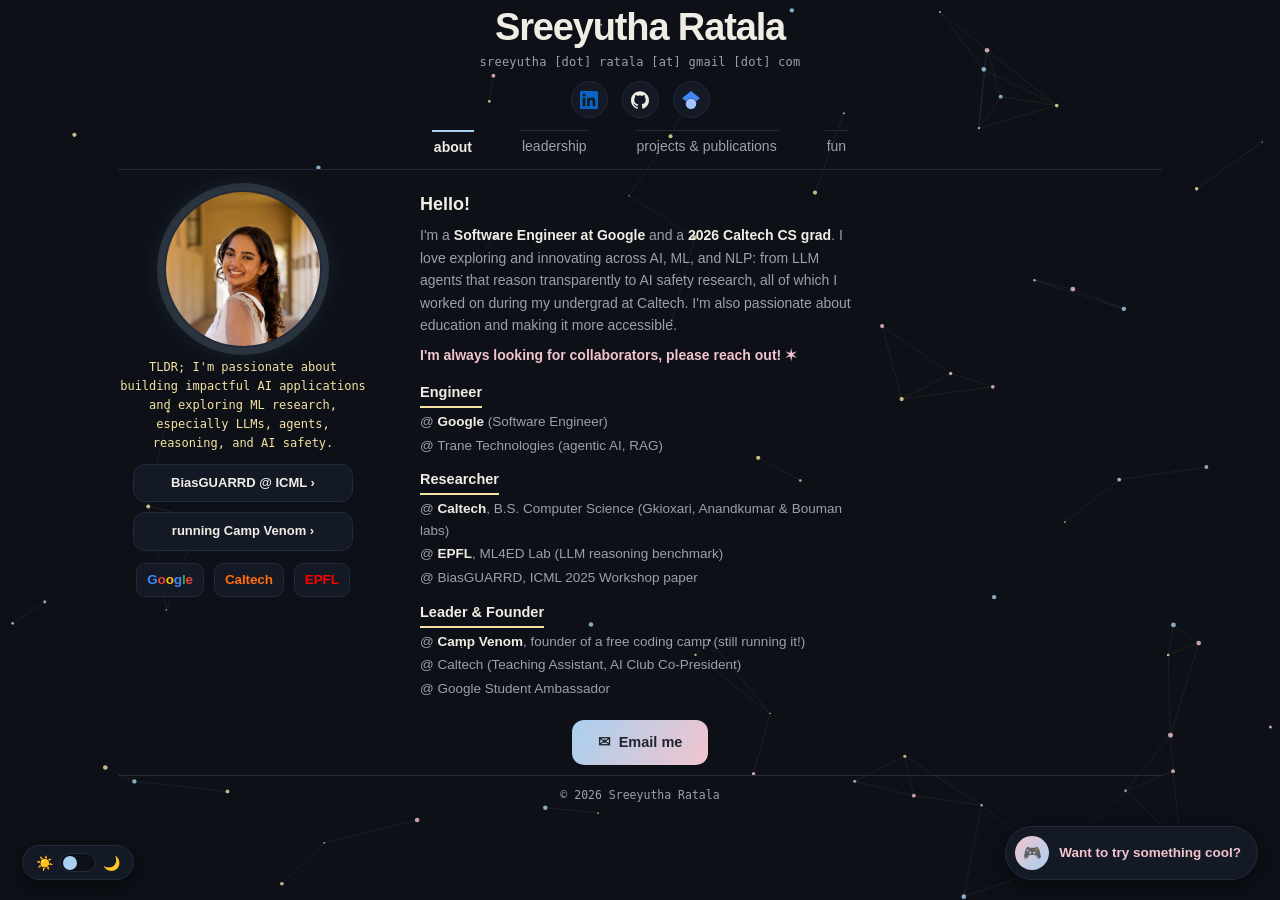
==== index.html @ bccc77e2 "Personal website: landing, leadership, projects, fun (with WASM game + Agent Academy) Co-Authored-By" ====
<!DOCTYPE html>
<html lang="en" data-theme="dark">
<head>
  <meta charset="utf-8">
  <meta name="viewport" content="width=device-width, initial-scale=1">
  <title>Sreeyutha Ratala</title>
  <meta name="description" content="Sreeyutha Ratala: Software Engineer at Google and Caltech CS grad exploring AI, ML, and NLP.">
  <link rel="stylesheet" href="assets/css/style.css">
  <link rel="icon" href="data:image/svg+xml,<svg xmlns='http://www.w3.org/2000/svg' viewBox='0 0 100 100'><text y='.9em' font-size='90'>&#10024;</text></svg>">
</head>
<body class="compact">
<canvas id="stars"></canvas>

<div class="page">
  <header class="site-head">
    <h1><a href="index.html">Sreeyutha Ratala</a></h1>
    <p class="email-line" id="email" aria-label="email address, written out to avoid bots"></p>
    <div class="icon-row">
      <a href="https://www.linkedin.com/in/sreeyutharatala/" target="_blank" rel="noopener" aria-label="LinkedIn">
        <svg viewBox="0 0 24 24" fill="#0A66C2" xmlns="http://www.w3.org/2000/svg"><path d="M20.447 20.452h-3.554v-5.569c0-1.328-.027-3.037-1.852-3.037-1.853 0-2.136 1.445-2.136 2.939v5.667H9.351V9h3.414v1.561h.046c.477-.9 1.637-1.85 3.37-1.85 3.601 0 4.267 2.37 4.267 5.455v6.286zM5.337 7.433a2.062 2.062 0 0 1-2.063-2.065 2.064 2.064 0 1 1 2.063 2.065zm1.782 13.019H3.555V9h3.564v11.452zM22.225 0H1.771C.792 0 0 .774 0 1.729v20.542C0 23.227.792 24 1.771 24h20.451C23.2 24 24 23.227 24 22.271V1.729C24 .774 23.2 0 22.225 0z"/></svg>
      </a>
      <a href="https://github.com/SreeyuR" target="_blank" rel="noopener" aria-label="GitHub">
        <svg viewBox="0 0 24 24" fill="currentColor" style="color:var(--ink)" xmlns="http://www.w3.org/2000/svg"><path d="M12 .297c-6.63 0-12 5.373-12 12 0 5.303 3.438 9.8 8.205 11.385.6.113.82-.258.82-.577 0-.285-.01-1.04-.015-2.04-3.338.724-4.042-1.61-4.042-1.61C4.422 18.07 3.633 17.7 3.633 17.7c-1.087-.744.084-.729.084-.729 1.205.084 1.838 1.236 1.838 1.236 1.07 1.835 2.809 1.305 3.495.998.108-.776.417-1.305.76-1.605-2.665-.3-5.466-1.332-5.466-5.93 0-1.31.465-2.38 1.235-3.22-.135-.303-.54-1.523.105-3.176 0 0 1.005-.322 3.3 1.23.96-.267 1.98-.399 3-.405 1.02.006 2.04.138 3 .405 2.28-1.552 3.285-1.23 3.285-1.23.645 1.653.24 2.873.12 3.176.765.84 1.23 1.91 1.23 3.22 0 4.61-2.805 5.625-5.475 5.92.42.36.81 1.096.81 2.22 0 1.606-.015 2.896-.015 3.286 0 .315.21.69.825.57C20.565 22.092 24 17.592 24 12.297c0-6.627-5.373-12-12-12"/></svg>
      </a>
      <a href="https://scholar.google.com/citations?user=AALzx9wAAAAJ&amp;hl=en" target="_blank" rel="noopener" aria-label="Google Scholar">
        <svg viewBox="0 0 24 24" xmlns="http://www.w3.org/2000/svg"><path fill="#4285F4" d="M5.242 13.769 0 9.5 12 0l12 9.5-5.242 4.269C17.548 11.249 14.978 9.5 12 9.5c-2.977 0-5.548 1.749-6.758 4.269z"/><path fill="#a0c3ff" d="M12 10a7 7 0 1 0 0 14 7 7 0 0 0 0-14z"/></svg>
      </a>
    </div>
    <nav class="tabs">
      <a class="on" href="index.html">about</a>
      <a href="leadership.html">leadership</a>
      <a href="projects.html">projects &amp; publications</a>
      <a href="fun.html">fun</a>
    </nav>
  </header>

  <main class="cols">
    <div class="col-left reveal">
      <img class="portrait" src="assets/img/profile.jpg" alt="Sreeyutha Ratala"
           onerror="this.outerHTML='&lt;div class=&quot;portrait-fallback&quot;&gt;&lt;b&gt;SR&lt;/b&gt;&lt;span&gt;photo coming soon&lt;/span&gt;&lt;/div&gt;'">
      <p class="tldr">TLDR; I'm passionate about building impactful AI applications and exploring ML research, especially LLMs, agents, reasoning, and AI safety.</p>
      <a class="jump-pill" href="projects.html#biasguarrd">BiasGUARRD @ ICML &rsaquo;</a>
      <a class="jump-pill" href="leadership.html#camp-venom">running Camp Venom &rsaquo;</a>
      <div class="logo-row" aria-label="Google, Caltech, EPFL">
        <span class="wordmark"><span style="color:#4285F4">G</span><span style="color:#EA4335">o</span><span style="color:#FBBC05">o</span><span style="color:#4285F4">g</span><span style="color:#34A853">l</span><span style="color:#EA4335">e</span></span>
        <span class="wordmark" style="color:#FF6C0C">Caltech</span>
        <span class="wordmark" style="color:#FF0000">EPFL</span>
      </div>
    </div>

    <div class="col-right reveal">
      <p class="hello">Hello!</p>
      <p class="intro">I'm a <b>Software Engineer at Google</b> and a <b>2026 Caltech CS grad</b>.
      I love exploring and innovating across AI, ML, and NLP: from LLM agents that reason
      transparently to AI safety research, all of which I worked on during my undergrad at Caltech.
      I'm also passionate about education and making it more accessible.</p>
      <p class="reach-out">I'm always looking for collaborators, please reach out! &#10038;</p>

      <section class="bio-sec">
        <h2>Engineer</h2>
        <p>@ <b>Google</b> (Software Engineer)</p>
        <p>@ Trane Technologies (agentic AI, RAG)</p>
      </section>

      <section class="bio-sec">
        <h2>Researcher</h2>
        <p>@ <b>Caltech</b>, B.S. Computer Science (Gkioxari, Anandkumar &amp; Bouman labs)</p>
        <p>@ <b>EPFL</b>, ML4ED Lab (LLM reasoning benchmark)</p>
        <p>@ BiasGUARRD, ICML 2025 Workshop paper</p>
      </section>

      <section class="bio-sec">
        <h2>Leader &amp; Founder</h2>
        <p>@ <b>Camp Venom</b>, founder of a free coding camp (still running it!)</p>
        <p>@ Caltech (Teaching Assistant, AI Club Co-President)</p>
        <p>@ Google Student Ambassador</p>
      </section>
    </div>
  </main>

  <div class="email-center reveal">
    <a class="email-btn" id="email-btn" href="#" target="_blank" rel="noopener">&#9993; &nbsp;Email me</a>
  </div>

  <footer class="footer">
    &copy; <span id="year">2026</span> Sreeyutha Ratala
  </footer>
</div>

<button class="theme-toggle" id="theme-toggle" aria-label="Toggle light and dark mode">
  <span>&#9728;&#65039;</span><span class="track"><span class="knob"></span></span><span>&#127769;</span>
</button>

<a class="game-fab" href="fun.html">
  <span class="orb">&#127918;</span><span>Want to try something cool?</span>
</a>

<script src="assets/js/main.js"></script>
<script>document.getElementById("year").textContent = new Date().getFullYear();</script>
</body>
</html>
---- assets/css/style.css ----
/* Sreeyutha Ratala, personal site
   Dark default with light mode. Pastel accents:
   blue = links/nav, yellow = highlights, pink = playful, green = extra category. */

:root,
:root[data-theme="dark"] {
  --bg: #0d1017;
  --panel: #141926;
  --panel-2: #10141f;
  --ink: #f0ede4;
  --soft: #9aa0ad;
  --line: #232a3a;
  --blue: #a8d0f0;
  --yellow: #f5e3a3;
  --pink: #f2c4ce;
  --green: #bfe3c4;
  --chip-ink: #23252e;
  --glow: rgba(168, 208, 240, 0.14);
  --shadow: rgba(0, 0, 0, 0.5);
  --star-alpha: 0.8;
  --mono: ui-monospace, "SF Mono", Menlo, Consolas, monospace;
  --sans: -apple-system, BlinkMacSystemFont, "Helvetica Neue", Helvetica, Arial, sans-serif;
}

:root[data-theme="light"] {
  --bg: #fffefc;
  --panel: #f7f6f1;
  --panel-2: #fbfaf7;
  --ink: #191b1f;
  --soft: #5a5e68;
  --line: #e4e1d8;
  --blue: #3f7fc0;
  --yellow: #b8952e;
  --pink: #c46a85;
  --green: #4f9463;
  --chip-ink: #23252e;
  --glow: rgba(63, 127, 192, 0.10);
  --shadow: rgba(60, 55, 40, 0.18);
  --star-alpha: 0.5;
}

* { box-sizing: border-box; }

html { scroll-behavior: smooth; }

body {
  margin: 0;
  font-family: var(--sans);
  background: var(--bg);
  color: var(--ink);
  line-height: 1.6;
  -webkit-font-smoothing: antialiased;
  transition: background 0.35s ease, color 0.35s ease;
}

a { color: var(--blue); text-decoration: none; }
a:hover { text-decoration: underline; }
a:focus-visible, button:focus-visible {
  outline: 2px solid var(--blue);
  outline-offset: 3px;
  border-radius: 4px;
}

#stars {
  position: fixed;
  inset: 0;
  z-index: 0;
  pointer-events: none;
}

.page {
  position: relative;
  z-index: 1;
  max-width: 1100px;
  margin: 0 auto;
  padding: 0 28px 110px;
}

/* ---------- header ---------- */
.site-head { text-align: center; padding: 44px 0 0; }

.site-head h1 {
  font-size: clamp(34px, 5.4vw, 52px);
  font-weight: 800;
  letter-spacing: -0.03em;
  line-height: 1;
  margin: 0;
}

.site-head h1 a { color: var(--ink); }
.site-head h1 a:hover { text-decoration: none; }

.email-line {
  font-family: var(--mono);
  font-size: 12.5px;
  color: var(--soft);
  margin: 12px 0 16px;
  letter-spacing: 0.02em;
}

.icon-row {
  display: flex;
  justify-content: center;
  gap: 14px;
  margin-bottom: 26px;
}

.icon-row a {
  width: 42px;
  height: 42px;
  border-radius: 50%;
  border: 1px solid var(--line);
  background: var(--panel);
  display: flex;
  align-items: center;
  justify-content: center;
  transition: transform 0.2s ease, box-shadow 0.2s ease;
}

.icon-row a:hover {
  transform: translateY(-2px);
  box-shadow: 0 0 18px var(--glow);
  text-decoration: none;
}

.icon-row svg { width: 21px; height: 21px; display: block; }

/* ---------- nav tabs ---------- */
.tabs {
  display: flex;
  justify-content: center;
  gap: 46px;
  flex-wrap: wrap;
  border-bottom: 1px solid var(--line);
  margin-bottom: 8px;
}

.tabs a {
  font-size: 14.5px;
  color: var(--soft);
  padding: 4px 2px 12px;
  border-top: 1px solid var(--line);
  border-bottom: 2.5px solid transparent;
  margin-bottom: -1px;
}

.tabs a:hover { color: var(--ink); text-decoration: none; }

.tabs a.on {
  color: var(--ink);
  font-weight: 650;
  border-top: 2.5px solid var(--blue);
}

/* ---------- landing two-column ---------- */
.cols {
  display: flex;
  gap: 60px;
  padding-top: 48px;
  align-items: flex-start;
}

.col-left {
  width: 280px;
  flex: none;
  display: flex;
  flex-direction: column;
  align-items: center;
  gap: 16px;
  text-align: center;
}

.portrait {
  width: 230px;
  height: 230px;
  border-radius: 50%;
  object-fit: cover;
  object-position: center 20%;
  border: 2px solid var(--line);
  box-shadow: 0 0 0 9px var(--glow), 0 0 46px var(--glow);
  background: var(--panel);
}

.portrait-fallback {
  width: 230px;
  height: 230px;
  border-radius: 50%;
  border: 2px solid var(--line);
  background: var(--panel);
  display: flex;
  flex-direction: column;
  align-items: center;
  justify-content: center;
  gap: 6px;
  box-shadow: 0 0 0 9px var(--glow);
}

.portrait-fallback b { font-size: 52px; letter-spacing: -0.02em; }
.portrait-fallback span { font-family: var(--mono); font-size: 10px; color: var(--soft); }

.tldr {
  font-family: var(--mono);
  font-size: 12.5px;
  color: var(--yellow);
  line-height: 1.75;
  max-width: 34ch;
  margin: 0;
}

.jump-pill {
  display: flex;
  align-items: center;
  justify-content: center;
  gap: 7px;
  width: 232px;
  padding: 10px 18px;
  border-radius: 12px;
  border: 1px solid var(--line);
  background: var(--panel);
  color: var(--ink);
  font-size: 13.5px;
  font-weight: 700;
  transition: transform 0.2s ease, box-shadow 0.2s ease;
}

.jump-pill:hover {
  transform: translateY(-2px);
  box-shadow: 0 0 20px var(--glow);
  text-decoration: none;
}

.logo-row {
  display: flex;
  gap: 14px;
  align-items: center;
  justify-content: center;
  margin-top: 8px;
  flex-wrap: wrap;
}

.logo-row .wordmark {
  font-weight: 800;
  font-size: 15px;
  letter-spacing: -0.01em;
  padding: 7px 12px;
  border-radius: 9px;
  background: var(--panel);
  border: 1px solid var(--line);
}

.col-right { flex: 1; min-width: 0; }

.hello { font-size: 21px; font-weight: 750; margin: 0 0 10px; }

.intro {
  font-size: 15.5px;
  color: var(--soft);
  max-width: 56ch;
  margin: 0 0 10px;
}

.intro b, .bio-sec p b { color: var(--ink); font-weight: 650; }

.reach-out {
  font-size: 15px;
  font-weight: 750;
  color: var(--pink);
  margin: 0 0 26px;
}

.bio-sec { margin-bottom: 22px; }

.bio-sec h2 {
  font-size: 15.5px;
  font-weight: 750;
  margin: 0 0 7px;
  display: inline-block;
  border-bottom: 2px solid var(--yellow);
  padding-bottom: 2px;
}

.bio-sec p {
  font-size: 14.5px;
  color: var(--soft);
  margin: 0 0 6px;
  max-width: 58ch;
}

/* ---------- inner pages ---------- */
.page-title {
  font-size: clamp(26px, 4vw, 34px);
  font-weight: 800;
  letter-spacing: -0.02em;
  margin: 44px 0 6px;
  text-wrap: balance;
}

.page-sub {
  font-size: 15px;
  color: var(--soft);
  max-width: 66ch;
  margin: 0 0 26px;
}

.chip-row {
  display: flex;
  gap: 12px;
  flex-wrap: wrap;
  margin: 0 0 36px;
}

.chip {
  font-size: 13.5px;
  font-weight: 750;
  padding: 8px 18px;
  border-radius: 99px;
  color: var(--chip-ink);
  transition: transform 0.2s ease, box-shadow 0.2s ease;
}

.chip:hover { transform: translateY(-2px); box-shadow: 0 4px 16px var(--shadow); text-decoration: none; }

.chip.pink   { background: #f2c4ce; }
.chip.blue   { background: #a8d0f0; }
.chip.yellow { background: #f5e3a3; }
.chip.green  { background: #bfe3c4; }

.band {
  border-left: 3px solid var(--line);
  padding: 6px 0 8px 26px;
  margin-bottom: 46px;
  scroll-margin-top: 30px;
}

.band.pink   { border-color: #f2c4ce; }
.band.blue   { border-color: #a8d0f0; }
.band.yellow { border-color: #f5e3a3; }
.band.green  { border-color: #bfe3c4; }

.band > h2 {
  font-size: 22px;
  font-weight: 800;
  letter-spacing: -0.015em;
  margin: 0 0 4px;
}

.band .role {
  font-family: var(--mono);
  font-size: 12px;
  color: var(--soft);
  margin: 0 0 12px;
}

.band > p {
  font-size: 14.5px;
  color: var(--soft);
  max-width: 70ch;
  margin: 0 0 14px;
}

.band > p b { color: var(--ink); font-weight: 650; }

.card-grid {
  display: grid;
  grid-template-columns: repeat(auto-fill, minmax(250px, 1fr));
  gap: 14px;
}

.card {
  background: var(--panel);
  border: 1px solid var(--line);
  border-radius: 13px;
  padding: 16px 18px;
  display: flex;
  flex-direction: column;
  gap: 7px;
  transition: transform 0.2s ease, box-shadow 0.2s ease;
  scroll-margin-top: 30px;
}

.card:hover { transform: translateY(-3px); box-shadow: 0 8px 26px var(--shadow); }

.card h3 { font-size: 15px; font-weight: 750; margin: 0; line-height: 1.35; }

.card .sub {
  font-family: var(--mono);
  font-size: 11px;
  color: var(--soft);
  margin: 0;
}

.card p { font-size: 13px; color: var(--soft); margin: 0; }

.badges { display: flex; gap: 7px; flex-wrap: wrap; margin-top: auto; padding-top: 8px; }

.badge {
  font-family: var(--mono);
  font-size: 10.5px;
  letter-spacing: 0.05em;
  padding: 4px 11px;
  border-radius: 6px;
  border: 1px solid var(--line);
  color: var(--soft);
  background: none;
  cursor: pointer;
  font-weight: 600;
  transition: transform 0.15s ease;
}

.badge:hover { transform: translateY(-1px); text-decoration: none; }

.badge.paper  { color: var(--yellow); border-color: var(--yellow); }
.badge.code   { color: var(--green);  border-color: var(--green); }
.badge.slides { color: var(--blue);   border-color: var(--blue); }
.badge.poster { color: var(--pink);   border-color: var(--pink); }
.badge.video  { color: var(--pink); border-color: var(--pink); }

.email-btn {
  display: inline-flex;
  align-items: center;
  gap: 8px;
  border-radius: 12px;
  padding: 11px 26px;
  font-size: 14.5px;
  font-weight: 750;
  color: #23252e;
  background: linear-gradient(120deg, #a8d0f0, #f2c4ce);
  transition: transform 0.2s ease, box-shadow 0.2s ease;
}

.email-btn:hover { transform: translateY(-2px); box-shadow: 0 8px 26px var(--shadow); text-decoration: none; }

.email-center { text-align: center; margin: 44px 0 0; }

.photo-grid {
  display: grid;
  grid-template-columns: repeat(auto-fill, minmax(220px, 1fr));
  gap: 12px;
  margin-top: 16px;
}

.photo-grid img {
  width: 100%;
  height: 170px;
  object-fit: cover;
  border-radius: 12px;
  border: 1px solid var(--line);
  display: block;
  transition: transform 0.25s ease;
}

.photo-grid img:hover { transform: scale(1.025); }

.flyer {
  max-width: 420px;
  width: 100%;
  border-radius: 12px;
  border: 1px solid var(--line);
  display: block;
  margin-top: 12px;
}

.placeholder-tile {
  border: 1px dashed var(--line);
  border-radius: 12px;
  min-height: 150px;
  display: flex;
  align-items: center;
  justify-content: center;
  font-family: var(--mono);
  font-size: 11px;
  color: var(--soft);
  background: var(--panel-2);
}

/* ---------- game section ---------- */
.game-shell {
  border: 1px solid var(--line);
  border-radius: 16px;
  background: var(--panel-2);
  overflow: hidden;
  margin: 18px 0 10px;
}

.game-cover {
  position: relative;
  display: flex;
  flex-direction: column;
  align-items: center;
  justify-content: center;
  gap: 14px;
  padding: 42px 24px;
  text-align: center;
  background:
    linear-gradient(rgba(13, 16, 23, 0.72), rgba(13, 16, 23, 0.86)),
    url("../img/imposter-title.jpg") center/cover no-repeat;
  color: #f0ede4;
}

.game-cover h3 { font-size: 24px; font-weight: 800; margin: 0; letter-spacing: -0.015em; }
.game-cover p { font-size: 14px; color: #c9cdd6; max-width: 52ch; margin: 0; }

.btn {
  display: inline-flex;
  align-items: center;
  gap: 8px;
  border: none;
  border-radius: 12px;
  padding: 12px 26px;
  font-size: 15px;
  font-weight: 750;
  font-family: var(--sans);
  color: #23252e;
  background: linear-gradient(120deg, #a8d0f0, #f2c4ce);
  cursor: pointer;
  transition: transform 0.2s ease, box-shadow 0.2s ease;
}

.btn:hover { transform: translateY(-2px); box-shadow: 0 8px 26px var(--shadow); text-decoration: none; }

.game-frame { width: 100%; height: 640px; border: 0; display: block; background: #000; }

.controls-note {
  font-family: var(--mono);
  font-size: 11.5px;
  color: var(--soft);
  line-height: 1.9;
}

/* ---------- floating elements ---------- */
.theme-toggle {
  position: fixed;
  left: 22px;
  bottom: 20px;
  z-index: 5;
  display: flex;
  align-items: center;
  gap: 7px;
  background: var(--panel);
  border: 1px solid var(--line);
  border-radius: 99px;
  padding: 7px 13px;
  cursor: pointer;
  font-size: 14px;
  color: var(--ink);
  font-family: var(--sans);
  box-shadow: 0 6px 22px var(--shadow);
}

.theme-toggle .track {
  width: 36px;
  height: 19px;
  border-radius: 99px;
  background: var(--bg);
  border: 1px solid var(--line);
  position: relative;
}

.theme-toggle .knob {
  position: absolute;
  top: 1.5px;
  left: 2px;
  width: 14px;
  height: 14px;
  border-radius: 50%;
  background: var(--blue);
  transition: left 0.25s ease, background 0.25s ease;
}

:root[data-theme="light"] .theme-toggle .knob { left: 18px; background: var(--yellow); }

.game-fab {
  position: fixed;
  right: 22px;
  bottom: 20px;
  z-index: 5;
  display: flex;
  align-items: center;
  gap: 10px;
  padding: 9px 16px 9px 9px;
  border-radius: 99px;
  background: var(--panel);
  border: 1px solid var(--line);
  box-shadow: 0 6px 22px var(--shadow);
  color: var(--pink);
  font-size: 13.5px;
  font-weight: 750;
}

.game-fab:hover { text-decoration: none; transform: translateY(-2px); }

.game-fab .orb {
  width: 34px;
  height: 34px;
  border-radius: 50%;
  background: linear-gradient(135deg, #f2c4ce, #a8d0f0);
  display: flex;
  align-items: center;
  justify-content: center;
  font-size: 15px;
}

/* ---------- pdf modal ---------- */
.pdf-overlay {
  position: fixed;
  inset: 0;
  z-index: 20;
  background: rgba(5, 7, 12, 0.82);
  display: none;
  align-items: center;
  justify-content: center;
  padding: 26px;
}

.pdf-overlay.open { display: flex; }

.pdf-box {
  width: min(1000px, 96vw);
  height: min(88vh, 900px);
  background: var(--bg);
  border: 1px solid var(--line);
  border-radius: 14px;
  overflow: hidden;
  display: flex;
  flex-direction: column;
  box-shadow: 0 30px 80px rgba(0, 0, 0, 0.6);
}

.pdf-bar {
  display: flex;
  align-items: center;
  gap: 12px;
  padding: 10px 16px;
  border-bottom: 1px solid var(--line);
  background: var(--panel);
}

.pdf-bar .title {
  font-size: 13.5px;
  font-weight: 700;
  flex: 1;
  overflow: hidden;
  text-overflow: ellipsis;
  white-space: nowrap;
}

.pdf-bar a, .pdf-bar button {
  font-family: var(--mono);
  font-size: 11px;
  color: var(--soft);
  background: none;
  border: 1px solid var(--line);
  border-radius: 7px;
  padding: 5px 12px;
  cursor: pointer;
}

.pdf-bar a:hover, .pdf-bar button:hover { color: var(--ink); text-decoration: none; }

.pdf-box iframe { flex: 1; border: 0; width: 100%; }

/* ---------- agent academy ---------- */
.academy-shell {
  border: 1px solid var(--line);
  border-radius: 16px;
  background: var(--panel-2);
  padding: 18px;
  margin: 18px 0 10px;
}

.academy-hud {
  display: flex;
  gap: 10px;
  flex-wrap: wrap;
  align-items: center;
  margin-bottom: 12px;
}

.academy-hud .stat {
  font-family: var(--mono);
  font-size: 11.5px;
  color: var(--soft);
  background: var(--panel);
  border: 1px solid var(--line);
  border-radius: 8px;
  padding: 6px 12px;
}

.academy-hud .stat b { color: var(--ink); font-weight: 700; }

.academy-hud .spacer { flex: 1; }

.mini-btn {
  font-family: var(--sans);
  font-size: 12.5px;
  font-weight: 700;
  color: var(--ink);
  background: var(--panel);
  border: 1px solid var(--line);
  border-radius: 9px;
  padding: 7px 14px;
  cursor: pointer;
  transition: transform 0.15s ease;
}

.mini-btn:hover { transform: translateY(-1px); }

.mini-btn.active { background: var(--blue); color: #23252e; border-color: transparent; }

.mini-btn.primary { background: linear-gradient(120deg, #a8d0f0, #f2c4ce); color: #23252e; border-color: transparent; }

#academy-canvas {
  width: 100%;
  display: block;
  border-radius: 12px;
  background: #0a0d13;
  border: 1px solid var(--line);
  cursor: pointer;
  touch-action: manipulation;
}

.academy-note {
  font-family: var(--mono);
  font-size: 11.5px;
  color: var(--soft);
  line-height: 1.9;
  margin-top: 10px;
}

.speed-wrap {
  display: flex;
  align-items: center;
  gap: 8px;
  font-family: var(--mono);
  font-size: 11px;
  color: var(--soft);
}

.speed-wrap input { accent-color: var(--pink); }

/* ---------- reveal animation (gated behind .js so content is never hidden without JS) ---------- */
.js .reveal { opacity: 0; transform: translateY(18px); transition: opacity 0.6s ease, transform 0.6s ease; }
.js .reveal.in { opacity: 1; transform: none; }

@media (prefers-reduced-motion: reduce) {
  html { scroll-behavior: auto; }
  .reveal { opacity: 1; transform: none; transition: none; }
  * { transition-duration: 0.01ms !important; animation-duration: 0.01ms !important; }
}

/* ---------- compact landing (index only): everything fits one screen ---------- */
.compact .site-head { padding-top: 8px; }
.compact .site-head h1 { font-size: clamp(30px, 4vw, 38px); }
.compact .email-line { margin: 7px 0 9px; font-size: 12px; }
.compact .icon-row { margin-bottom: 12px; }
.compact .icon-row a { width: 37px; height: 37px; }
.compact .icon-row svg { width: 18px; height: 18px; }
.compact .tabs a { font-size: 14px; padding-bottom: 9px; }
.compact .cols { padding-top: 12px; gap: 52px; }
.compact .col-left { width: 250px; gap: 10px; }
.compact .portrait, .compact .portrait-fallback { width: 158px; height: 158px; box-shadow: 0 0 0 7px var(--glow), 0 0 30px var(--glow); }
.compact .tldr { font-size: 12px; line-height: 1.6; }
.compact .jump-pill { padding: 8px 16px; font-size: 13px; width: 220px; }
.compact .logo-row { margin-top: 2px; gap: 10px; }
.compact .logo-row .wordmark { font-size: 13.5px; padding: 5px 10px; }
.compact .hello { font-size: 18px; margin-bottom: 6px; }
.compact .intro { font-size: 14px; margin-bottom: 8px; }
.compact .reach-out { font-size: 14px; margin-bottom: 12px; }
.compact .bio-sec { margin-bottom: 10px; }
.compact .bio-sec h2 { font-size: 14.5px; margin-bottom: 3px; }
.compact .bio-sec p { font-size: 13.5px; margin-bottom: 2px; }
.compact .email-center { margin-top: 10px; }
.compact .footer { margin-top: 10px; padding-top: 8px; }
.compact .page { padding-bottom: 10px; }

@media (max-width: 800px) {
  /* phones scroll anyway; undo the squeeze where it hurts readability */
  .compact .cols { gap: 30px; }
}

/* ---------- footer ---------- */
.footer {
  margin-top: 70px;
  padding-top: 24px;
  border-top: 1px solid var(--line);
  font-family: var(--mono);
  font-size: 11.5px;
  color: var(--soft);
  text-align: center;
  line-height: 2;
}

/* ---------- responsive ---------- */
@media (max-width: 800px) {
  .cols { flex-direction: column; align-items: center; gap: 36px; }
  .col-right { text-align: left; width: 100%; }
  .tabs { gap: 20px; }
  .page { padding: 0 18px 130px; }
  .game-frame { height: 430px; }
}
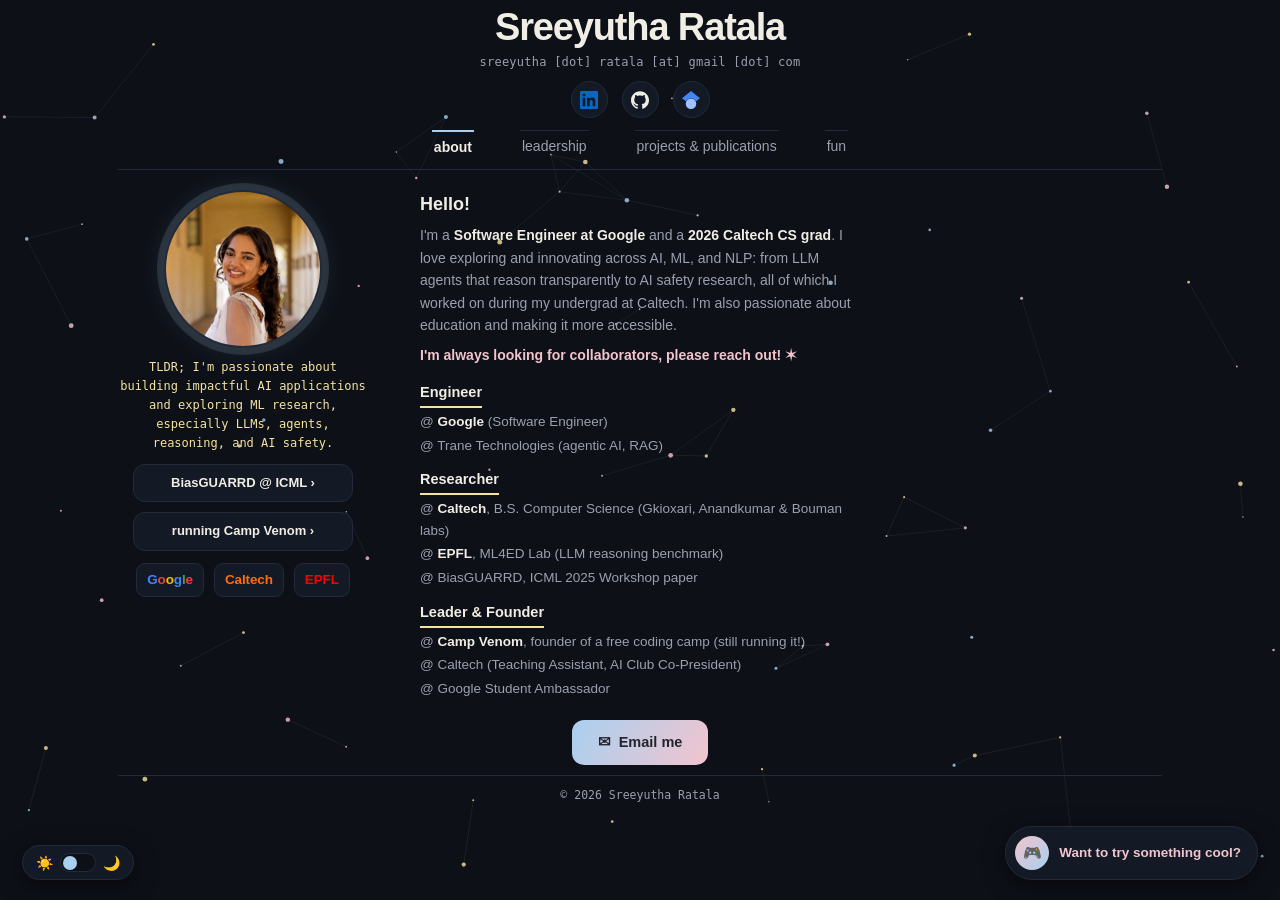
==== commit 5f60685a: "Compact page headers, game how-to-play guides, Agent Academy tweaks, Camp Venom video placeholder Co" ====
--- a/index.html
+++ b/index.html
@@ -8,7 +8,7 @@
   <link rel="stylesheet" href="assets/css/style.css">
   <link rel="icon" href="data:image/svg+xml,<svg xmlns='http://www.w3.org/2000/svg' viewBox='0 0 100 100'><text y='.9em' font-size='90'>&#10024;</text></svg>">
 </head>
-<body class="compact">
+<body class="compact home">
 <canvas id="stars"></canvas>
 
 <div class="page">
--- a/assets/css/style.css
+++ b/assets/css/style.css
@@ -771,7 +771,52 @@
 .compact .bio-sec p { font-size: 13.5px; margin-bottom: 2px; }
 .compact .email-center { margin-top: 10px; }
 .compact .footer { margin-top: 10px; padding-top: 8px; }
-.compact .page { padding-bottom: 10px; }
+.home .page { padding-bottom: 10px; }
+.compact .page-title { margin-top: 20px; }
+.compact .page-sub { margin-bottom: 18px; }
+.compact .chip-row { margin-bottom: 26px; }
+
+/* ---------- how-to-play boxes ---------- */
+.howto {
+  background: var(--panel);
+  border: 1px solid var(--line);
+  border-radius: 14px;
+  padding: 18px 22px;
+  margin: 14px 0 8px;
+  display: grid;
+  grid-template-columns: 1.1fr 0.9fr;
+  gap: 10px 30px;
+}
+
+.howto h4 {
+  font-family: var(--mono);
+  font-size: 11.5px;
+  font-weight: 750;
+  letter-spacing: 0.1em;
+  text-transform: uppercase;
+  color: var(--yellow);
+  margin: 0 0 4px;
+}
+
+.howto p { font-size: 13.5px; color: var(--soft); margin: 0 0 6px; }
+.howto p b { color: var(--ink); font-weight: 650; }
+.howto ul { margin: 0; padding-left: 18px; }
+.howto li { font-size: 13.5px; color: var(--soft); margin-bottom: 5px; }
+.howto li b { color: var(--ink); font-weight: 650; }
+
+.howto kbd {
+  font-family: var(--mono);
+  font-size: 11px;
+  background: var(--bg);
+  border: 1px solid var(--line);
+  border-radius: 5px;
+  padding: 1px 7px;
+  color: var(--ink);
+}
+
+@media (max-width: 800px) {
+  .howto { grid-template-columns: 1fr; }
+}
 
 @media (max-width: 800px) {
   /* phones scroll anyway; undo the squeeze where it hurts readability */
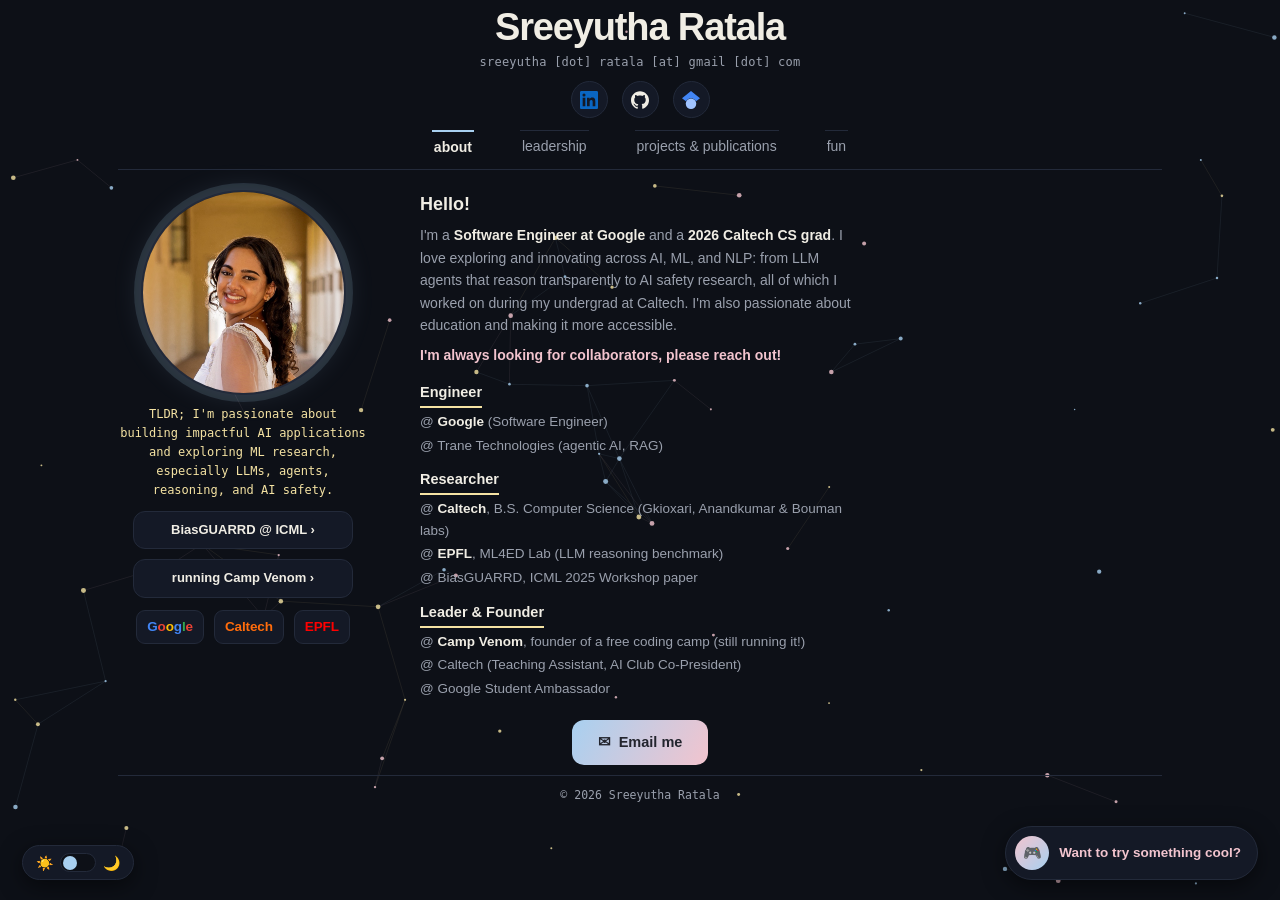
==== commit ff7b19bd: "Bigger headshot, lab name updates, travel gallery caption, copy cleanups Co-Authored-By: Claude Fabl" ====
--- a/index.html
+++ b/index.html
@@ -54,7 +54,7 @@
       I love exploring and innovating across AI, ML, and NLP: from LLM agents that reason
       transparently to AI safety research, all of which I worked on during my undergrad at Caltech.
       I'm also passionate about education and making it more accessible.</p>
-      <p class="reach-out">I'm always looking for collaborators, please reach out! &#10038;</p>
+      <p class="reach-out">I'm always looking for collaborators, please reach out!</p>
 
       <section class="bio-sec">
         <h2>Engineer</h2>
--- a/assets/css/style.css
+++ b/assets/css/style.css
@@ -738,6 +738,84 @@
 
 .speed-wrap input { accent-color: var(--pink); }
 
+/* ---------- travel polaroid wall ---------- */
+.travel-wall {
+  columns: 3 260px;
+  column-gap: 18px;
+}
+
+.travel-wall figure {
+  margin: 0 0 18px;
+  break-inside: avoid;
+  background: var(--panel);
+  border: 1px solid var(--line);
+  border-radius: 6px;
+  padding: 8px 8px 14px;
+  box-shadow: 0 8px 22px var(--shadow);
+  transition: transform 0.25s ease, box-shadow 0.25s ease;
+  cursor: zoom-in;
+}
+
+.travel-wall figure:nth-child(3n)   { transform: rotate(1.4deg); }
+.travel-wall figure:nth-child(3n+1) { transform: rotate(-1.6deg); }
+.travel-wall figure:nth-child(3n+2) { transform: rotate(0.8deg); }
+.travel-wall figure:nth-child(5n)   { transform: rotate(-0.9deg); }
+
+.travel-wall figure:hover {
+  transform: rotate(0deg) scale(1.03);
+  box-shadow: 0 16px 40px var(--shadow);
+  z-index: 2;
+  position: relative;
+}
+
+.travel-wall img {
+  width: 100%;
+  display: block;
+  border-radius: 3px;
+}
+
+.lightbox {
+  position: fixed;
+  inset: 0;
+  z-index: 30;
+  background: rgba(5, 7, 12, 0.9);
+  display: none;
+  align-items: center;
+  justify-content: center;
+}
+
+.lightbox.open { display: flex; }
+
+.lightbox img {
+  max-width: 92vw;
+  max-height: 88vh;
+  border-radius: 10px;
+  box-shadow: 0 30px 90px rgba(0, 0, 0, 0.7);
+}
+
+.lightbox button {
+  position: absolute;
+  background: rgba(20, 25, 38, 0.85);
+  border: 1px solid #333c50;
+  color: #f0ede4;
+  font-size: 22px;
+  width: 46px;
+  height: 46px;
+  border-radius: 50%;
+  cursor: pointer;
+  display: flex;
+  align-items: center;
+  justify-content: center;
+}
+
+.lightbox .lb-close { top: 18px; right: 18px; }
+.lightbox .lb-prev { left: 14px; top: 50%; transform: translateY(-50%); }
+.lightbox .lb-next { right: 14px; top: 50%; transform: translateY(-50%); }
+
+@media (max-width: 700px) {
+  .travel-wall { columns: 2 150px; column-gap: 12px; }
+}
+
 /* ---------- reveal animation (gated behind .js so content is never hidden without JS) ---------- */
 .js .reveal { opacity: 0; transform: translateY(18px); transition: opacity 0.6s ease, transform 0.6s ease; }
 .js .reveal.in { opacity: 1; transform: none; }
@@ -758,7 +836,7 @@
 .compact .tabs a { font-size: 14px; padding-bottom: 9px; }
 .compact .cols { padding-top: 12px; gap: 52px; }
 .compact .col-left { width: 250px; gap: 10px; }
-.compact .portrait, .compact .portrait-fallback { width: 158px; height: 158px; box-shadow: 0 0 0 7px var(--glow), 0 0 30px var(--glow); }
+.compact .portrait, .compact .portrait-fallback { width: 205px; height: 205px; box-shadow: 0 0 0 7px var(--glow), 0 0 30px var(--glow); }
 .compact .tldr { font-size: 12px; line-height: 1.6; }
 .compact .jump-pill { padding: 8px 16px; font-size: 13px; width: 220px; }
 .compact .logo-row { margin-top: 2px; gap: 10px; }
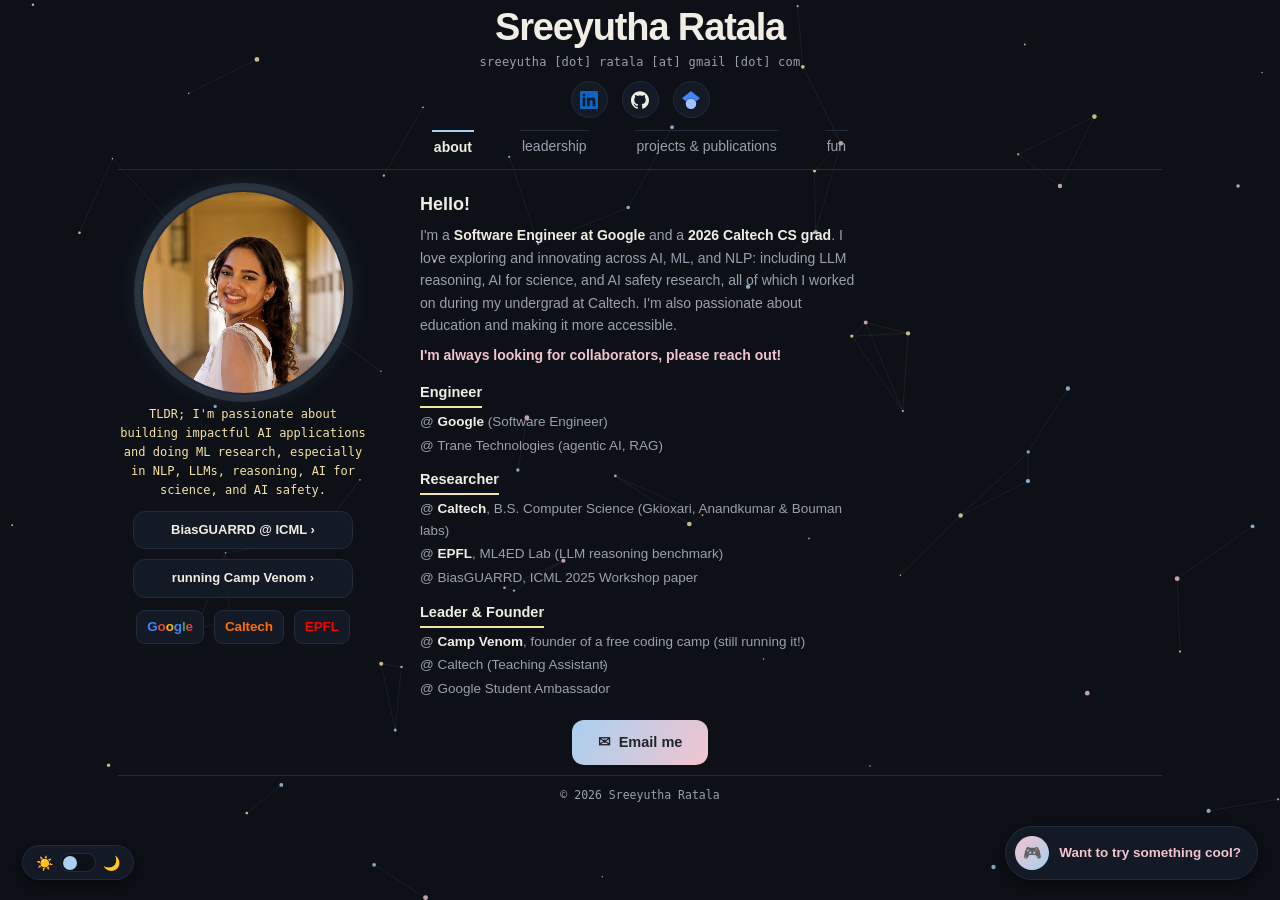
==== commit 1416df31: "Reorder ambassador cards, landing copy updates, add README Co-Authored-By: Claude Fable 5 <noreply@a" ====
--- a/index.html
+++ b/index.html
@@ -38,7 +38,7 @@
     <div class="col-left reveal">
       <img class="portrait" src="assets/img/profile.jpg" alt="Sreeyutha Ratala"
            onerror="this.outerHTML='&lt;div class=&quot;portrait-fallback&quot;&gt;&lt;b&gt;SR&lt;/b&gt;&lt;span&gt;photo coming soon&lt;/span&gt;&lt;/div&gt;'">
-      <p class="tldr">TLDR; I'm passionate about building impactful AI applications and exploring ML research, especially LLMs, agents, reasoning, and AI safety.</p>
+      <p class="tldr">TLDR; I'm passionate about building impactful AI applications and doing ML research, especially in NLP, LLMs, reasoning, AI for science, and AI safety.</p>
       <a class="jump-pill" href="projects.html#biasguarrd">BiasGUARRD @ ICML &rsaquo;</a>
       <a class="jump-pill" href="leadership.html#camp-venom">running Camp Venom &rsaquo;</a>
       <div class="logo-row" aria-label="Google, Caltech, EPFL">
@@ -51,8 +51,8 @@
     <div class="col-right reveal">
       <p class="hello">Hello!</p>
       <p class="intro">I'm a <b>Software Engineer at Google</b> and a <b>2026 Caltech CS grad</b>.
-      I love exploring and innovating across AI, ML, and NLP: from LLM agents that reason
-      transparently to AI safety research, all of which I worked on during my undergrad at Caltech.
+      I love exploring and innovating across AI, ML, and NLP: including LLM reasoning, AI for
+      science, and AI safety research, all of which I worked on during my undergrad at Caltech.
       I'm also passionate about education and making it more accessible.</p>
       <p class="reach-out">I'm always looking for collaborators, please reach out!</p>
 
@@ -72,7 +72,7 @@
       <section class="bio-sec">
         <h2>Leader &amp; Founder</h2>
         <p>@ <b>Camp Venom</b>, founder of a free coding camp (still running it!)</p>
-        <p>@ Caltech (Teaching Assistant, AI Club Co-President)</p>
+        <p>@ Caltech (Teaching Assistant)</p>
         <p>@ Google Student Ambassador</p>
       </section>
     </div>
--- a/assets/css/style.css
+++ b/assets/css/style.css
@@ -386,6 +386,13 @@
   font-family: var(--mono);
   font-size: 11px;
   color: var(--soft);
+  margin: 0;
+}
+
+.card .prof {
+  font-size: 12.5px;
+  font-weight: 650;
+  color: var(--blue);
   margin: 0;
 }
 
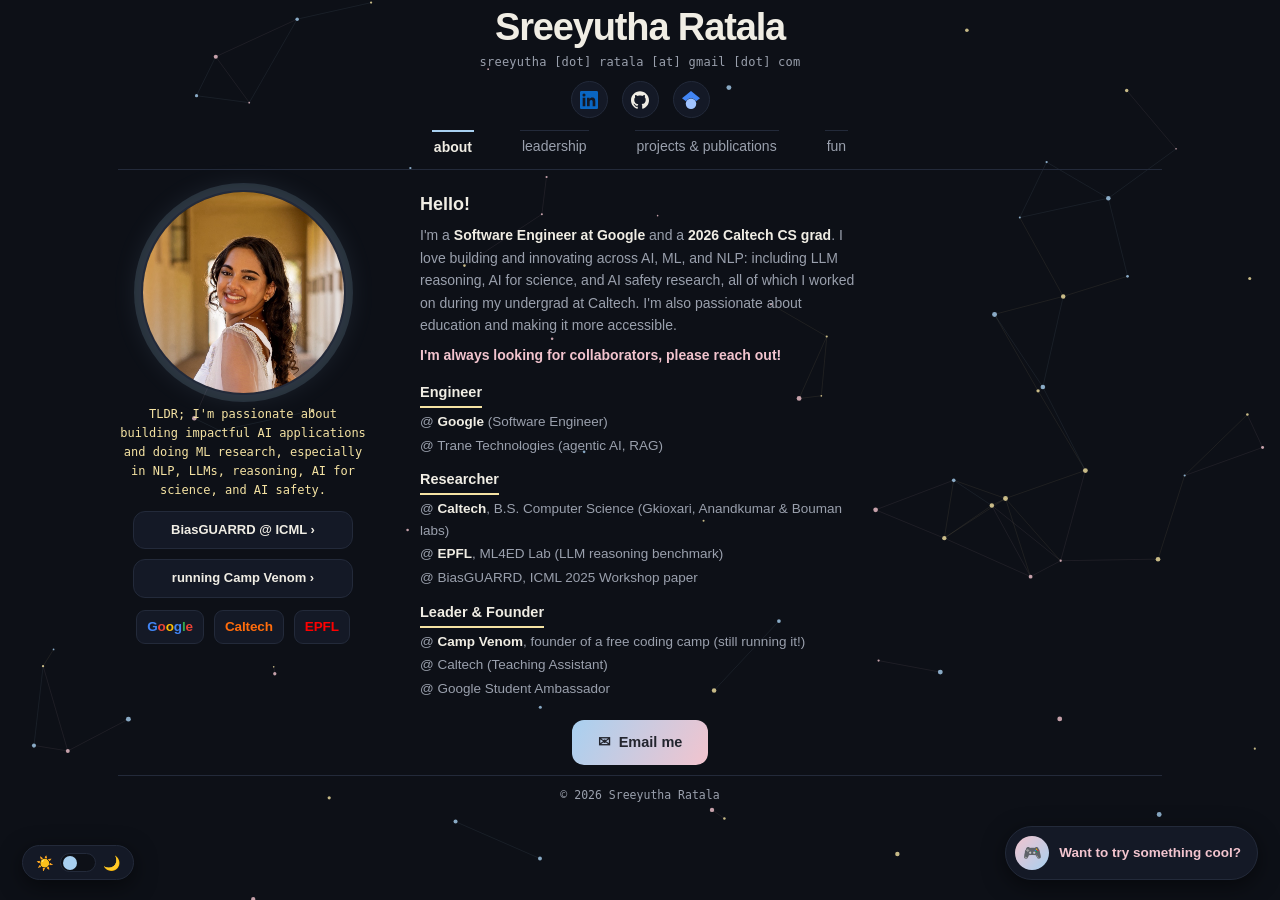
==== commit c7d9155c: "Landing intro: building and innovating Co-Authored-By: Claude Fable 5 <noreply@anthropic.com>" ====
--- a/index.html
+++ b/index.html
@@ -51,7 +51,7 @@
     <div class="col-right reveal">
       <p class="hello">Hello!</p>
       <p class="intro">I'm a <b>Software Engineer at Google</b> and a <b>2026 Caltech CS grad</b>.
-      I love exploring and innovating across AI, ML, and NLP: including LLM reasoning, AI for
+      I love building and innovating across AI, ML, and NLP: including LLM reasoning, AI for
       science, and AI safety research, all of which I worked on during my undergrad at Caltech.
       I'm also passionate about education and making it more accessible.</p>
       <p class="reach-out">I'm always looking for collaborators, please reach out!</p>
